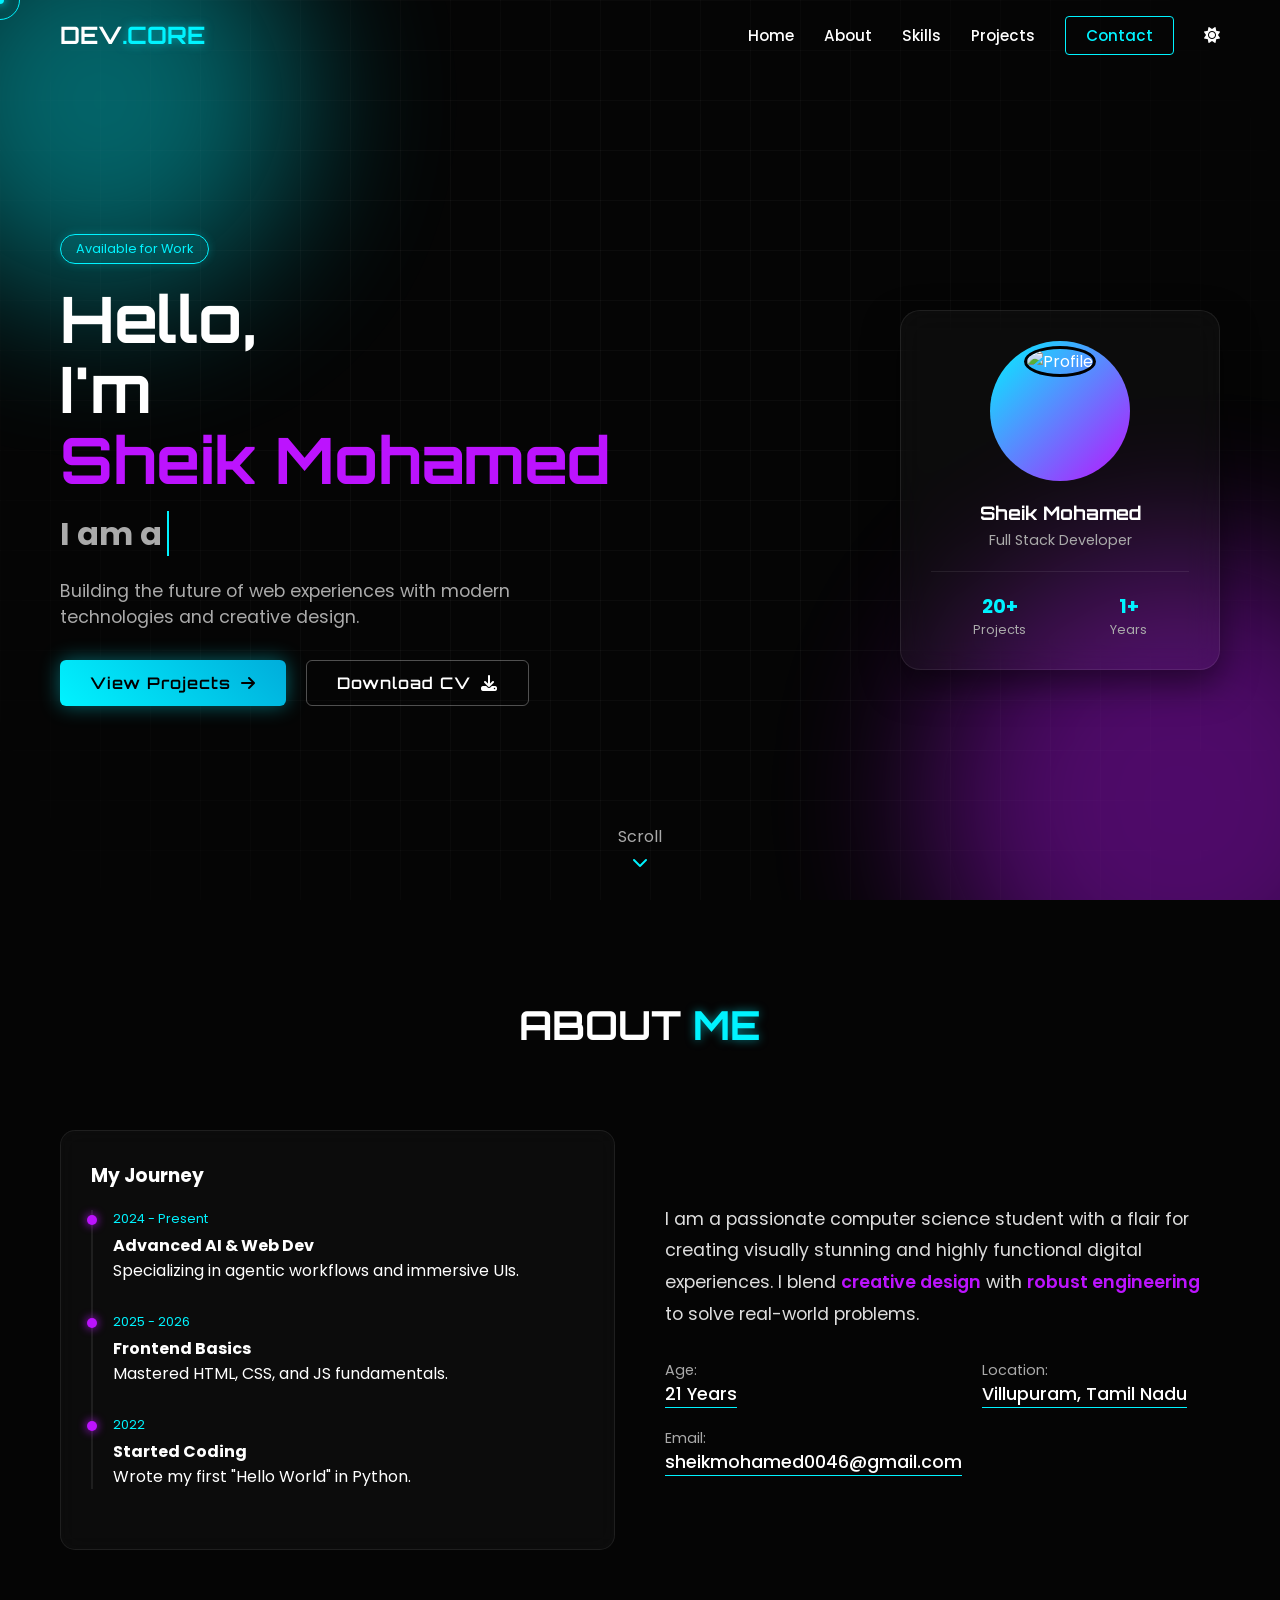
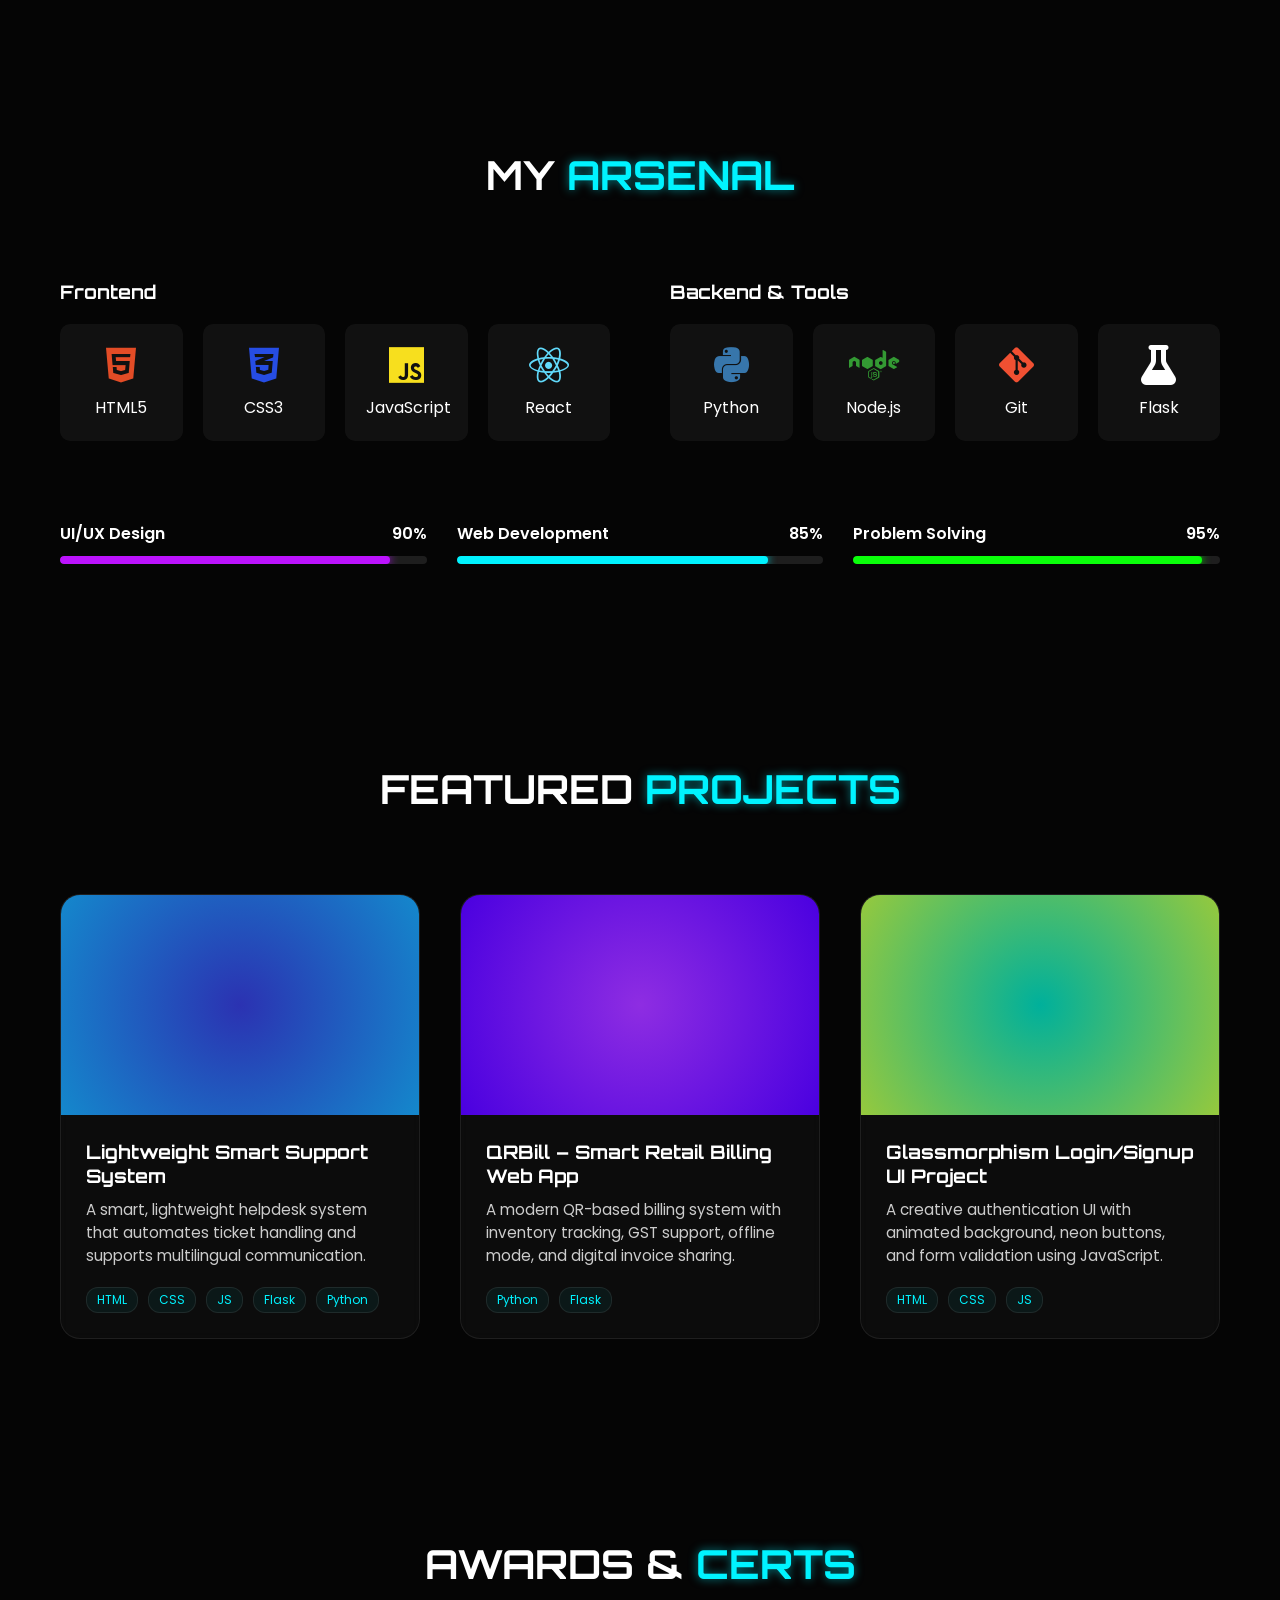
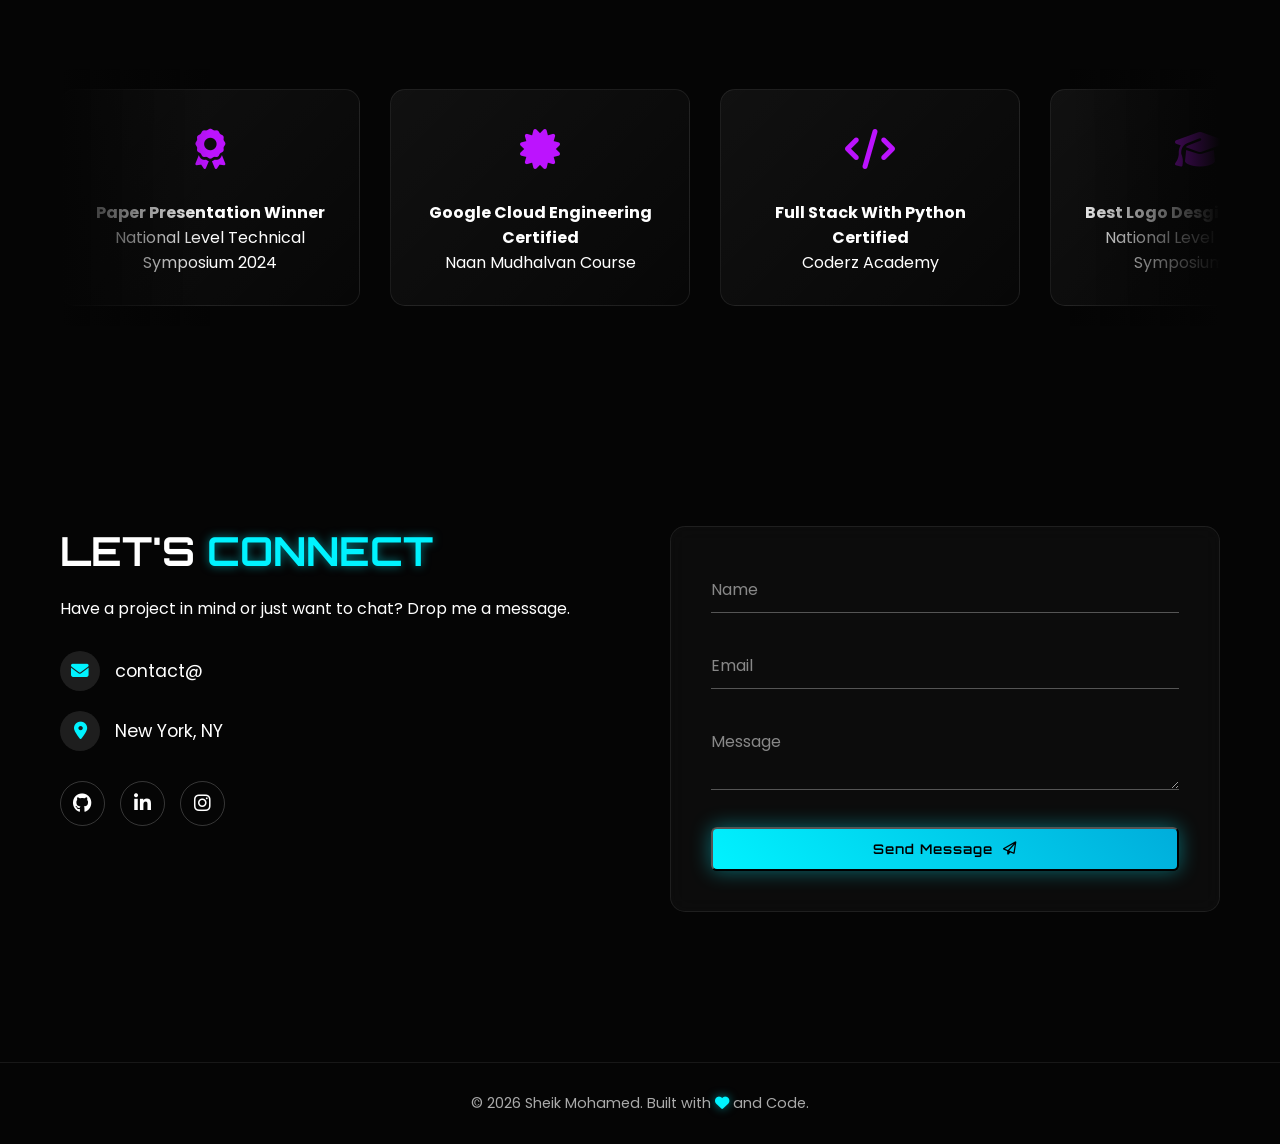
==== index.html @ 82dca977 "Add files via upload" ====
<!DOCTYPE html>
<html lang="en">
<head>
    <meta charset="UTF-8">
    <meta name="viewport" content="width=device-width, initial-scale=1.0">
    <title>FutureFolio | Student Developer</title>
    
    <!-- Fonts -->
    <link rel="preconnect" href="https://fonts.googleapis.com">
    <link rel="preconnect" href="https://fonts.gstatic.com" crossorigin>
    <link href="https://fonts.googleapis.com/css2?family=Orbitron:wght@400;500;700;900&family=Poppins:wght@300;400;500;600;700&display=swap" rel="stylesheet">
    
    <!-- Icons -->
    <link rel="stylesheet" href="https://cdnjs.cloudflare.com/ajax/libs/font-awesome/6.4.0/css/all.min.css">
    
    <!-- CSS -->
    <link rel="stylesheet" href="style.css">
</head>
<body>

    <!-- Custom Cursor -->
    <div class="cursor-dot" data-cursor-dot></div>
    <div class="cursor-outline" data-cursor-outline></div>

    <!-- Preloader -->
    <div class="preloader">
        <div class="loader-content">
            <h2 class="glitch" data-text="INITIALIZING SYSTEM...">INITIALIZING SYSTEM...</h2>
            <div class="progress-bar">
                <div class="progress"></div>
            </div>
            <p class="loading-text">Loading Assets... <span id="percent">0%</span></p>
        </div>
    </div>

    <!-- Animated Background -->
    <div class="background-container">
        <div class="gradient-blob blob-1"></div>
        <div class="gradient-blob blob-2"></div>
        <div class="grid-overlay"></div>
    </div>

    <!-- Navbar -->
    <nav class="navbar">
        <div class="nav-container">
            <a href="#" class="logo">DEV<span class="neon-text">.CORE</span></a>
            <div class="menu-toggle" id="mobile-menu">
                <span class="bar"></span>
                <span class="bar"></span>
                <span class="bar"></span>
            </div>
            <ul class="nav-menu">
                <li><a href="#home" class="nav-link">Home</a></li>
                <li><a href="#about" class="nav-link">About</a></li>
                <li><a href="#skills" class="nav-link">Skills</a></li>
                <li><a href="#projects" class="nav-link">Projects</a></li>
                <li><a href="#contact" class="nav-link highlight-btn">Contact</a></li>
                <!-- Theme Toggle -->
                <li class="theme-switch-wrapper">
                   <i class="fa-solid fa-sun" id="theme-icon"></i>
                </li>
            </ul>
        </div>
    </nav>

    <!-- Hero Section -->
    <section id="home" class="hero">
        <div class="container hero-content">
            <div class="text-area">
                <div class="badge">Available for Work</div>
                <h1 class="hero-title">Hello, <br> I'm <span class="glitch-name" data-text="Alex Dev">Sheik Mohamed</span></h1>
                <h2 class="typing-text">I am a <span class="txt-rotate" data-period="2000" data-rotate='[ "Developer.", "Designer.", "Innovator." ]'></span></h2>
                <p class="hero-subtitle">Building the future of web experiences with modern technologies and creative design.</p>
                <div class="cta-group">
                    <a href="#projects" class="btn btn-primary">View Projects <i class="fa-solid fa-arrow-right"></i></a>
                    <a href="#" class="btn btn-secondary">Download CV <i class="fa-solid fa-download"></i></a>
                </div>
                
              
            </div>
            <div class="image-area">
                <div class="profile-card float-anim">
                    <div class="card-content">
                        <div class="avatar-frame">
                            <img src="https://ui-avatars.com/api/?name=Sheik+Mohamed&background=00f3ff&color=000&size=256" alt="Profile" class="avatar-img">
                        </div>
                        <h3>Sheik Mohamed</h3>
                        <p>Full Stack Developer</p>
                        <div class="stats">
                            <div class="stat-item">
                                <span>20+</span>
                                <p>Projects</p>
                            </div>
                            <div class="stat-item">
                                <span>1+</span>
                                <p>Years</p>
                            </div>
                        </div>
                    </div>
                </div>
            </div>
        </div>
        <div class="scroll-down">
            <span>Scroll</span>
            <i class="fa-solid fa-chevron-down"></i>
        </div>
    </section>

    <!-- About Section -->
    <section id="about" class="section">
        <div class="container">
            <h2 class="section-title" data-aos="fade-up">About <span class="neon-text">Me</span></h2>
            <div class="about-grid">
                <div class="about-card glass-card fade-in-left">
                    <h3>My Journey</h3>
                    <div class="timeline">
                        <div class="timeline-item">
                            <span class="date">2024 - Present</span>
                            <h4>Advanced AI & Web Dev</h4>
                            <p>Specializing in agentic workflows and immersive UIs.</p>
                        </div>
                        <div class="timeline-item">
                            <span class="date">2025 - 2026</span>
                            <h4>Frontend Basics</h4>
                            <p>Mastered HTML, CSS, and JS fundamentals.</p>
                        </div>
                        <div class="timeline-item">
                            <span class="date">2022</span>
                            <h4>Started Coding</h4>
                            <p>Wrote my first "Hello World" in Python.</p>
                        </div>
                    </div>
                </div>
                <div class="about-content fade-in-right">
                    <p class="bio-text">
                        I am a passionate computer science student with a flair for creating visually stunning and highly functional digital experiences. 
                        I blend <span class="highlight">creative design</span> with <span class="highlight">robust engineering</span> to solve real-world problems.
                    </p>
                    <div class="personal-info">
                        <div class="info-item">
                            <span class="label">Age:</span>
                            <span class="val">21 Years</span>
                        </div>
                        <div class="info-item">
                            <span class="label">Location:</span>
                            <span class="val">Villupuram, Tamil Nadu</span>
                        </div>
                        <div class="info-item">
                            <span class="label">Email:</span>
                            <span class="val">sheikmohamed0046@gmail.com</span>
                        </div>
                    </div>
                </div>
            </div>
        </div>
    </section>

    <!-- Skills Section -->
    <section id="skills" class="section">
        <div class="container">
            <h2 class="section-title">My <span class="neon-text">Arsenal</span></h2>
            
            <div class="skills-wrapper">
                
                <!-- Tech Stack Cards -->
                <div class="skill-category">
                    <h3>Frontend</h3>
                    <div class="skill-cards">
                        <div class="skill-card" style="--color: #e34c26">
                            <i class="fa-brands fa-html5"></i>
                            <span>HTML5</span>
                        </div>
                        <div class="skill-card" style="--color: #264de4">
                            <i class="fa-brands fa-css3-alt"></i>
                            <span>CSS3</span>
                        </div>
                        <div class="skill-card" style="--color: #f7df1e">
                            <i class="fa-brands fa-js"></i>
                            <span>JavaScript</span>
                        </div>
                        <div class="skill-card" style="--color: #61dafb">
                            <i class="fa-brands fa-react"></i>
                            <span>React</span>
                        </div>
                    </div>
                </div>
                <div class="skill-category">
                    <h3>Backend & Tools</h3>
                    <div class="skill-cards">
                        <div class="skill-card" style="--color: #3776ab">
                            <i class="fa-brands fa-python"></i>
                            <span>Python</span>
                        </div>
                        <div class="skill-card" style="--color: #339933">
                            <i class="fa-brands fa-node"></i>
                            <span>Node.js</span>
                        </div>
                        <div class="skill-card" style="--color: #f05032">
                            <i class="fa-brands fa-git-alt"></i>
                            <span>Git</span>
                        </div>
                        <div class="skill-card" style="--color: #ffffff">
                            <i class="fa-solid fa-flask"></i>
                            <span>Flask</span>
                        </div>
                    </div>
                </div>

                <!-- Progress Bars -->
                <div class="skill-meters">
                    <div class="meter-item">
                        <div class="label">
                            <span>UI/UX Design</span>
                            <span>90%</span>
                        </div>
                        <div class="progress-track">
                            <div class="progress-fill" style="width: 90%; --color: #bc13fe;"></div>
                        </div>
                    </div>
                    <div class="meter-item">
                        <div class="label">
                            <span>Web Development</span>
                            <span>85%</span>
                        </div>
                        <div class="progress-track">
                            <div class="progress-fill" style="width: 85%; --color: #00f3ff;"></div>
                        </div>
                    </div>
                    <div class="meter-item">
                        <div class="label">
                            <span>Problem Solving</span>
                            <span>95%</span>
                        </div>
                        <div class="progress-track">
                            <div class="progress-fill" style="width: 95%; --color: #0aff0a;"></div>
                        </div>
                    </div>
                </div>

            </div>
        </div>
    </section>

    <!-- Projects Section -->
    <section id="projects" class="section">
        <div class="container">
            <h2 class="section-title">Featured <span class="neon-text">Projects</span></h2>
            <div class="projects-grid">
                
                <!-- Project 1 -->
                <div class="project-card tilt-card">
                    <div class="project-img-wrapper">
                        <!-- Placeholder using gradient since no image provided -->
                        <div class="placeholder-img p1"></div> 
                        <div class="overlay">
                            <a href="#" class="view-btn"><i class="fa-solid fa-eye"></i></a>
                            <a href="#" class="github-btn"><i class="fa-brands fa-github"></i></a>
                        </div>
                    </div>
                    <div class="project-info">
                        <h3>Lightweight Smart Support System</h3>
                        <p class="desc">A smart, lightweight helpdesk system that automates ticket handling and supports multilingual communication.</p>
                        <div class="tags">
                            <span>HTML</span>
                            <span>CSS</span>
                            <span>JS</span> 
                            <span>Flask</span>
                            <span>Python</span>
                        </div>
                    </div>
                </div>

                <!-- Project 2 -->
                <div class="project-card tilt-card">
                    <div class="project-img-wrapper">
                        <div class="placeholder-img p2"></div>
                        <div class="overlay">
                            <a href="#" class="view-btn"><i class="fa-solid fa-eye"></i></a>
                            <a href="#" class="github-btn"><i class="fa-brands fa-github"></i></a>
                        </div>
                    </div>
                    <div class="project-info">
                        <h3>QRBill – Smart Retail Billing Web App</h3>
                        <p class="desc">A modern QR-based billing system with inventory tracking, GST support, offline mode, and digital invoice sharing.</p>
                        <div class="tags">
                            <span>Python</span>
                            <span>Flask</span>
                        </div>
                    </div>
                </div>

                <!-- Project 3 -->
                <div class="project-card tilt-card">
                    <div class="project-img-wrapper">
                        <div class="placeholder-img p3"></div>
                        <div class="overlay">
                            <a href="#" class="view-btn"><i class="fa-solid fa-eye"></i></a>
                            <a href="#" class="github-btn"><i class="fa-brands fa-github"></i></a>
                        </div>
                    </div>
                    <div class="project-info">
                        <h3>Glassmorphism Login/Signup UI Project</h3>
                        <p class="desc">A creative authentication UI with animated background, neon buttons, and form validation using JavaScript.</p>
                        <div class="tags">
                            <span>HTML</span>
                            <span>CSS</span>
                            <span>JS</span>
                        </div>
                    </div>
                </div>

            </div>
        </div>
    </section>

    <!-- Certificates Section -->
    <section id="certificates" class="section">
        <div class="container">
            <h2 class="section-title">Awards & <span class="neon-text">Certs</span></h2>
            <div class="cert-slider-wrapper">
                <div class="cert-track">
                    
                    <div class="cert-card">
                        <div class="icon-box"><i class="fa-solid fa-award"></i></div>
                        <h4>Paper Presentation Winner</h4>
                        <p>National Level Technical Symposium 2024</p>
                    </div>

                    <div class="cert-card">
                        <div class="icon-box"><i class="fa-solid fa-certificate"></i></div>
                        <h4>Google Cloud Engineering Certified</h4>
                        <p>Naan Mudhalvan Course</p>
                    </div>

                    <div class="cert-card">
                        <div class="icon-box"><i class="fa-solid fa-code"></i></div>
                        <h4>Full Stack With Python Certified</h4>
                        <p>Coderz Academy</p>
                    </div>

                    <div class="cert-card">
                        <div class="icon-box"><i class="fa-solid fa-graduation-cap"></i></div>
                        <h4>Best Logo Desginer Awards</h4>
                        <p>National Level Technical Symposium 2023</p>
                    </div>

                    <!-- Duplicate for infinite scroll loop visual -->
                    <div class="cert-card">
                        <div class="icon-box"><i class="fa-solid fa-award"></i></div>
                        <h4>Best Web Desginer Awards</h4>
                        <p>National Level Technical Symposium 2024</p>
                    </div>
                     <div class="cert-card">
                        <div class="icon-box"><i class="fa-solid fa-certificate"></i></div>
                        <h4>Frontend Developer Intership</h4>
                        <p>Adiz Codez</p>
                    </div>

                </div>
            </div>
        </div>
    </section>

    <!-- Contact Section -->
    <section id="contact" class="section">
        <div class="container contact-container">
            <div class="contact-text">
                <h2 class="section-title text-left">Let's <span class="neon-text">Connect</span></h2>
                <p>Have a project in mind or just want to chat? Drop me a message.</p>
                <div class="contact-details">
                    <div class="c-item">
                        <i class="fa-solid fa-envelope"></i>
                        <span>contact@</span>
                    </div>
                    <div class="c-item">
                        <i class="fa-solid fa-location-dot"></i>
                        <span>New York, NY</span>
                    </div>
                </div>
                <div class="social-circles">
                    <a href="https://github.com/Masterminder0046" class="s-circle"><i class="fa-brands fa-github"></i></a>
                    <a href="https://www.linkedin.com/in/sheik-tech/" class="s-circle"><i class="fa-brands fa-linkedin-in"></i></a>
                    <a href="https://www.instagram.com/_hash_tech/" class="s-circle"><i class="fa-brands fa-instagram"></i></a>
                </div>
            </div>
            
            <form class="contact-form glass-card">
                <div class="input-group">
                    <input type="text" required>
                    <label>Name</label>
                </div>
                <div class="input-group">
                    <input type="email" required>
                    <label>Email</label>
                </div>
                <div class="input-group">
                    <textarea required></textarea>
                    <label>Message</label>
                </div>
                <button type="submit" class="btn btn-primary submit-btn">Send Message <i class="fa-regular fa-paper-plane"></i></button>
            </form>
        </div>
    </section>

    <footer>
        <div class="container">
            <p>&copy; 2026 Sheik Mohamed. Built with <i class="fa-solid fa-heart neon-text"></i> and Code.</p>
        </div>
    </footer>

    <!-- Scripts -->
    <script src="script.js"></script>
</body>
</html>
---- style.css ----
/* =========================================
   1. VARIABLES & RESET
   ========================================= */
:root {
    --bg-color: #050505;
    --card-bg: rgba(255, 255, 255, 0.03);
    --glass-border: rgba(255, 255, 255, 0.08);
    --text-color: #ffffff;
    --text-muted: #aaaaaa;
    
    /* Neon Colors */
    --neon-cyan: #00f3ff;
    --neon-pink: #bc13fe;
    --neon-green: #0aff0a;
    
    --font-heading: 'Orbitron', sans-serif;
    --font-body: 'Poppins', sans-serif;
    
    --transition: all 0.3s cubic-bezier(0.4, 0, 0.2, 1);
}

* {
    margin: 0;
    padding: 0;
    box-sizing: border-box;
}

html {
    scroll-behavior: smooth;
    font-size: 16px;
}

body {
    font-family: var(--font-body);
    background-color: var(--bg-color);
    color: var(--text-color);
    overflow-x: hidden;
    cursor: none; /* Hide default cursor */
}

a {
    text-decoration: none;
    color: inherit;
}

ul {
    list-style: none;
}

/* =========================================
   2. CUSTOM CURSOR
   ========================================= */
.cursor-dot,
.cursor-outline {
    position: fixed;
    top: 0;
    left: 0;
    transform: translate(-50%, -50%);
    border-radius: 50%;
    z-index: 9999;
    pointer-events: none;
}

.cursor-dot {
    width: 8px;
    height: 8px;
    background-color: var(--neon-cyan);
    box-shadow: 0 0 10px var(--neon-cyan);
}

.cursor-outline {
    width: 40px;
    height: 40px;
    border: 1px solid var(--neon-cyan);
    transition: width 0.2s, height 0.2s, background-color 0.2s;
}

body.hovering .cursor-outline {
    width: 60px;
    height: 60px;
    background-color: rgba(0, 243, 255, 0.1);
    border-color: transparent;
}

/* =========================================
   3. BACKGROUND & PRELOADER
   ========================================= */
.preloader {
    position: fixed;
    top: 0;
    left: 0;
    width: 100%;
    height: 100%;
    background: #000;
    display: flex;
    justify-content: center;
    align-items: center;
    z-index: 10000;
    transition: opacity 0.5s ease;
}

.loader-content {
    text-align: center;
    width: 300px;
}

.loader-content h2 {
    font-family: var(--font-heading);
    letter-spacing: 2px;
    margin-bottom: 20px;
    font-size: 1.2rem;
    color: var(--neon-cyan);
}

.progress-bar {
    width: 100%;
    height: 4px;
    background: #222;
    border-radius: 2px;
    position: relative;
    overflow: hidden;
}

.progress {
    width: 0%;
    height: 100%;
    background: var(--neon-pink);
    box-shadow: 0 0 10px var(--neon-pink);
    transition: width 0.1s linear;
}

.loading-text {
    margin-top: 10px;
    font-size: 0.8rem;
    color: var(--text-muted);
}

/* Dynamic Background */
.background-container {
    position: fixed;
    top: 0;
    left: 0;
    width: 100%;
    height: 100%;
    z-index: -1;
    overflow: hidden;
}

.gradient-blob {
    position: absolute;
    border-radius: 50%;
    filter: blur(80px);
    opacity: 0.4;
    animation: float 10s infinite alternate;
}

.blob-1 {
    width: 400px;
    height: 400px;
    background: var(--neon-cyan);
    top: -100px;
    left: -100px;
}

.blob-2 {
    width: 500px;
    height: 500px;
    background: var(--neon-pink);
    bottom: -150px;
    right: -150px;
    animation-delay: 2s;
}

.grid-overlay {
    position: absolute;
    width: 100%;
    height: 100%;
    background-image: 
        linear-gradient(rgba(255, 255, 255, 0.03) 1px, transparent 1px),
        linear-gradient(90deg, rgba(255, 255, 255, 0.03) 1px, transparent 1px);
    background-size: 50px 50px;
    mask-image: radial-gradient(circle at center, black 40%, transparent 100%);
    -webkit-mask-image: radial-gradient(circle at center, black 40%, transparent 100%);
}

/* =========================================
   4. NAVIGATION
   ========================================= */
.navbar {
    position: fixed;
    top: 0;
    left: 0;
    width: 100%;
    padding: 20px 0;
    z-index: 1000;
    transition: 0.4s;
    backdrop-filter: blur(0px); /* Starts clear */
}

.navbar.sticky {
    padding: 10px 0;
    background: rgba(5, 5, 5, 0.8);
    backdrop-filter: blur(15px);
    border-bottom: 1px solid var(--glass-border);
}

.nav-container {
    max-width: 1200px;
    margin: 0 auto;
    display: flex;
    justify-content: space-between;
    align-items: center;
    padding: 0 20px;
}

.logo {
    font-family: var(--font-heading);
    font-size: 1.5rem;
    font-weight: 700;
}

.nav-menu {
    display: flex;
    align-items: center;
    gap: 30px;
}

.nav-link {
    font-size: 0.95rem;
    font-weight: 500;
    position: relative;
    transition: 0.3s;
}

.nav-link:hover {
    color: var(--neon-cyan);
}

.nav-link::after {
    content: '';
    position: absolute;
    width: 0;
    height: 2px;
    bottom: -5px;
    left: 0;
    background: var(--neon-cyan);
    transition: 0.3s;
}

.nav-link:hover::after {
    width: 100%;
}

.highlight-btn {
    padding: 8px 20px;
    border: 1px solid var(--neon-cyan);
    border-radius: 4px;
    color: var(--neon-cyan);
}

.highlight-btn:hover {
    background: var(--neon-cyan);
    color: #000;
    box-shadow: 0 0 15px var(--neon-cyan);
}

.menu-toggle {
    display: none;
    cursor: pointer;
}

/* =========================================
   5. HERO SECTION
   ========================================= */
.hero {
    min-height: 100vh;
    display: flex;
    align-items: center;
    position: relative;
    padding-top: 80px;
}

.container {
    max-width: 1200px;
    margin: 0 auto;
    padding: 0 20px;
    position: relative;
}

.hero-content {
    display: flex;
    align-items: center;
    justify-content: space-between;
    width: 100%;
}

.text-area {
    max-width: 600px;
}

.badge {
    display: inline-block;
    padding: 5px 15px;
    background: rgba(0, 243, 255, 0.1);
    border: 1px solid var(--neon-cyan);
    border-radius: 20px;
    color: var(--neon-cyan);
    font-size: 0.8rem;
    margin-bottom: 20px;
    box-shadow: 0 0 10px rgba(0, 243, 255, 0.2);
}

.hero-title {
    font-family: var(--font-heading);
    font-size: 4rem;
    line-height: 1.1;
    margin-bottom: 15px;
    font-weight: 700;
}

.glitch-name {
    color: var(--neon-pink);
    position: relative;
    display: inline-block;
}

.typing-text {
    font-size: 2rem;
    color: var(--text-muted);
    margin-bottom: 20px;
}

.txt-rotate {
    color: var(--neon-cyan);
    border-right: 2px solid var(--neon-cyan);
    padding-right: 5px;
    animation: blink 0.7s infinite;
}

.hero-subtitle {
    font-size: 1.1rem;
    color: var(--text-muted);
    margin-bottom: 30px;
    max-width: 480px;
}

.cta-group {
    display: flex;
    gap: 20px;
    margin-bottom: 40px;
}

.btn {
    padding: 12px 30px;
    border-radius: 6px;
    font-weight: 600;
    font-family: var(--font-heading);
    letter-spacing: 1px;
    cursor: pointer;
    transition: var(--transition);
    display: inline-flex;
    align-items: center;
    gap: 10px;
}

.btn-primary {
    background: linear-gradient(45deg, var(--neon-cyan), #00addb);
    color: #000;
    box-shadow: 0 0 20px rgba(0, 243, 255, 0.4);
}

.btn-primary:hover {
    transform: translateY(-3px);
    box-shadow: 0 0 30px rgba(0, 243, 255, 0.6);
}

.btn-secondary {
    background: transparent;
    border: 1px solid rgba(255, 255, 255, 0.3);
    color: white;
}

.btn-secondary:hover {
    background: white;
    color: black;
    box-shadow: 0 0 20px rgba(255, 255, 255, 0.3);
}

/* Float Animation Profile Card */
.profile-card {
    position: relative;
    width: 320px;
    padding: 30px;
    border-radius: 20px;
    background: var(--card-bg);
    backdrop-filter: blur(15px);
    border: 1px solid var(--glass-border);
    text-align: center;
    transform-style: preserve-3d;
    box-shadow: 0 15px 35px rgba(0,0,0,0.5);
}

.avatar-frame {
    width: 140px;
    height: 140px;
    border-radius: 50%;
    margin: 0 auto 20px;
    padding: 5px;
    background: linear-gradient(to bottom right, var(--neon-cyan), var(--neon-pink));
}

.avatar-img {
    width: 100%;
    height: 100%;
    border-radius: 50%;
    object-fit: cover;
    border: 3px solid #000;
}

.profile-card h3 {
    font-family: var(--font-heading);
    color: white;
    margin-bottom: 5px;
}

.profile-card p {
    color: var(--text-muted);
    font-size: 0.9rem;
    margin-bottom: 20px;
}

.stats {
    display: flex;
    justify-content: space-around;
    border-top: 1px solid var(--glass-border);
    padding-top: 20px;
}

.stat-item span {
    display: block;
    font-size: 1.2rem;
    font-weight: 700;
    color: var(--neon-cyan);
}

.stat-item p {
    font-size: 0.8rem;
    margin: 0;
}

/* Scroll Down Indicator */
.scroll-down {
    position: absolute;
    bottom: 30px;
    left: 50%;
    transform: translateX(-50%);
    display: flex;
    flex-direction: column;
    align-items: center;
    color: var(--text-muted);
    animation: bounce 2s infinite;
}

.scroll-down i {
    margin-top: 5px;
    color: var(--neon-cyan);
}

/* =========================================
   6. SECTIONS COMMON
   ========================================= */
.section {
    padding: 100px 0;
    position: relative;
}

.section-title {
    text-align: center;
    font-size: 2.5rem;
    font-family: var(--font-heading);
    margin-bottom: 80px;
    text-transform: uppercase;
}

.neon-text {
    color: var(--neon-cyan);
    text-shadow: 0 0 10px rgba(0, 243, 255, 0.5);
}

/* =========================================
   7. ABOUT SECTION
   ========================================= */
.about-grid {
    display: grid;
    grid-template-columns: 1fr 1fr;
    gap: 50px;
    align-items: center;
}

.glass-card {
    background: var(--card-bg);
    backdrop-filter: blur(10px);
    border: 1px solid var(--glass-border);
    padding: 30px;
    border-radius: 15px;
}

.timeline {
    margin-top: 20px;
    position: relative;
    border-left: 2px solid var(--glass-border);
    padding-left: 20px;
}

.timeline-item {
    position: relative;
    margin-bottom: 30px;
}

.timeline-item::before {
    content: '';
    position: absolute;
    left: -26px; /* -20px padding - 2px border - 4px center adjustment */
    top: 5px;
    width: 10px;
    height: 10px;
    background: var(--neon-pink);
    border-radius: 50%;
    box-shadow: 0 0 10px var(--neon-pink);
}

.date {
    font-size: 0.8rem;
    color: var(--neon-cyan);
    display: block;
    margin-bottom: 5px;
}

.bio-text {
    font-size: 1.1rem;
    line-height: 1.8;
    color: #ddd;
    margin-bottom: 30px;
}

.highlight {
    color: var(--neon-pink);
    font-weight: 600;
}

.personal-info {
    display: grid;
    grid-template-columns: 1fr 1fr;
    gap: 20px;
}

.info-item .label {
    display: block;
    color: var(--text-muted);
    font-size: 0.9rem;
}

.info-item .val {
    font-size: 1.1rem;
    font-weight: 500;
    color: white;
    border-bottom: 1px solid var(--neon-cyan);
    display: inline-block;
}

/* =========================================
   8. SKILLS SECTION
   ========================================= */
.skills-wrapper {
    display: grid;
    grid-template-columns: 1fr 1fr;
    gap: 60px;
}

.skill-category h3 {
    font-family: var(--font-heading);
    margin-bottom: 20px;
    color: white;
}

.skill-cards {
    display: grid;
    grid-template-columns: repeat(auto-fill, minmax(100px, 1fr));
    gap: 20px;
}

.skill-card {
    background: rgba(255, 255, 255, 0.05);
    padding: 20px;
    border-radius: 10px;
    text-align: center;
    transition: 0.3s;
    border: 1px solid transparent;
}

.skill-card i {
    font-size: 2.5rem;
    color: var(--color);
    margin-bottom: 10px;
    display: block;
    transition: 0.3s;
}
.skill-card:hover {
    background: rgba(255, 255, 255, 0.1);
    border-color: var(--color);
    box-shadow: 0 0 20px rgba(0,0,0,0.5), inset 0 0 10px rgba(255,255,255,0.05);
}

.skill-card:hover i {
    transform: scale(1.1);
    text-shadow: 0 0 15px var(--color);
}

.skill-meters {
    grid-column: 1 / -1;
    display: grid;
    grid-template-columns: 1fr 1fr 1fr;
    gap: 30px;
    margin-top: 20px;
}

.meter-item .label {
    display: flex;
    justify-content: space-between;
    margin-bottom: 10px;
    font-weight: 600;
}

.progress-track {
    width: 100%;
    height: 8px;
    background: rgba(255, 255, 255, 0.1);
    border-radius: 4px;
    overflow: hidden;
}

.progress-fill {
    height: 100%;
    background: var(--color);
    border-radius: 4px;
    box-shadow: 0 0 10px var(--color);
    position: relative;
    /* Animated width handled by JS or simple css keyframe if static */
    width: 0; /* JS will fill this */
    transition: width 1.5s cubic-bezier(0.22, 1, 0.36, 1);
}

/* =========================================
   9. PROJECTS SECTION
   ========================================= */
.projects-grid {
    display: grid;
    grid-template-columns: repeat(auto-fit, minmax(320px, 1fr));
    gap: 40px;
}

.project-card {
    background: var(--card-bg);
    border: 1px solid var(--glass-border);
    border-radius: 20px;
    overflow: hidden;
    transition: transform 0.1s; /* JS handles tilt */
    position: relative;
    backdrop-filter: blur(5px);
}

.project-img-wrapper {
    height: 220px;
    overflow: hidden;
    position: relative;
}

.placeholder-img {
    width: 100%;
    height: 100%;
    background-size: cover;
    background-position: center;
}
.p1 { background: radial-gradient(circle at center, #2b32b2, #1488cc); }
.p2 { background: radial-gradient(circle at center, #8e2de2, #4a00e0); }
.p3 { background: radial-gradient(circle at center, #00b09b, #96c93d); }

.overlay {
    position: absolute;
    top: 0;
    left: 0;
    width: 100%;
    height: 100%;
    background: rgba(0, 0, 0, 0.7);
    display: flex;
    justify-content: center;
    align-items: center;
    gap: 20px;
    opacity: 0;
    transition: 0.3s;
    backdrop-filter: blur(3px);
}

.project-card:hover .overlay {
    opacity: 1;
}

.project-card .view-btn, 
.project-card .github-btn {
    width: 50px;
    height: 50px;
    border-radius: 50%;
    background: white;
    color: black;
    display: flex;
    justify-content: center;
    align-items: center;
    font-size: 1.2rem;
    cursor: pointer;
    transition: 0.3s;
}

.project-card .view-btn:hover {
    background: var(--neon-cyan);
    box-shadow: 0 0 15px var(--neon-cyan);
}
.project-card .github-btn:hover {
    background: var(--neon-pink);
    box-shadow: 0 0 15px var(--neon-pink);
}

.project-info {
    padding: 25px;
}

.project-info h3 {
    font-family: var(--font-heading);
    margin-bottom: 10px;
    color: white;
}

.project-info .desc {
    color: #ccc;
    font-size: 0.95rem;
    margin-bottom: 20px;
    min-height: 50px; 
}

.project-info .tags {
    display: flex;
    gap: 10px;
    flex-wrap: wrap;
}

.tags span {
    font-size: 0.75rem;
    padding: 3px 10px;
    border-radius: 12px;
    border: 1px solid var(--glass-border);
    color: var(--neon-cyan);
    background: rgba(0, 243, 255, 0.05);
}

/* =========================================
   10. CERTIFICATES (SLIDER)
   ========================================= */
.cert-slider-wrapper {
    overflow: hidden;
    position: relative;
    width: 100%;
    padding: 20px 0;
}

.cert-slider-wrapper::before,
.cert-slider-wrapper::after {
    content: "";
    position: absolute;
    top: 0;
    width: 150px;
    height: 100%;
    z-index: 2;
}

.cert-slider-wrapper::before {
    left: 0;
    background: linear-gradient(to right, var(--bg-color), transparent);
}

.cert-slider-wrapper::after {
    right: 0;
    background: linear-gradient(to left, var(--bg-color), transparent);
}

.cert-track {
    display: flex;
    width: calc(300px * 6 + 120px); /* rough calc */
    animation: scroll 20s linear infinite;
    gap: 30px;
}

.cert-card {
    width: 300px;
    background: linear-gradient(135deg, rgba(255,255,255,0.05), rgba(255,255,255,0.01));
    border: 1px solid var(--glass-border);
    padding: 30px;
    border-radius: 15px;
    text-align: center;
    flex-shrink: 0;
    transition: 0.3s;
}

.cert-card:hover {
    border-color: var(--neon-cyan);
    box-shadow: 0 5px 20px rgba(0, 243, 255, 0.2);
}

.cert-card .icon-box {
    font-size: 2.5rem;
    margin-bottom: 20px;
    color: var(--neon-pink);
}

/* =========================================
   11. CONTACT SECTION
   ========================================= */
.contact-container {
    display: grid;
    grid-template-columns: 1fr 1fr;
    gap: 60px;
}

.contact-text h2 {
    text-align: left;
    margin-bottom: 20px;
}

.contact-details {
    margin: 30px 0;
}

.c-item {
    display: flex;
    align-items: center;
    gap: 15px;
    margin-bottom: 20px;
    font-size: 1.1rem;
}

.c-item i {
    width: 40px;
    height: 40px;
    border-radius: 50%; /* circle */
    background: rgba(255,255,255,0.1);
    display: flex;
    align-items: center;
    justify-content: center;
    color: var(--neon-cyan);
}

.social-circles {
    display: flex;
    gap: 15px;
}

.s-circle {
    width: 45px;
    height: 45px;
    background: transparent;
    border: 1px solid rgba(255,255,255,0.2);
    border-radius: 50%;
    display: flex;
    align-items: center;
    justify-content: center;
    transition: 0.3s;
    font-size: 1.2rem;
}

.s-circle:hover {
    background: var(--neon-cyan);
    color: #000;
    box-shadow: 0 0 15px var(--neon-cyan);
}

.contact-form {
    padding: 40px;
}

.input-group {
    position: relative;
    margin-bottom: 30px;
}

.input-group input,
.input-group textarea {
    width: 100%;
    padding: 10px 0;
    background: transparent;
    border: none;
    border-bottom: 1px solid #555;
    color: white;
    font-size: 1rem;
    font-family: inherit;
    outline: none;
    transition: 0.3s;
}

.input-group label {
    position: absolute;
    left: 0;
    top: 10px;
    color: #888;
    pointer-events: none;
    transition: 0.3s;
}

.input-group input:focus,
.input-group input:valid,
.input-group textarea:focus,
.input-group textarea:valid {
    border-bottom-color: var(--neon-cyan);
}

.input-group input:focus ~ label,
.input-group input:valid ~ label,
.input-group textarea:focus ~ label,
.input-group textarea:valid ~ label {
    top: -20px;
    font-size: 0.8rem;
    color: var(--neon-cyan);
}

.submit-btn {
    width: 100%;
    justify-content: center;
}

footer {
    text-align: center;
    padding: 30px 0;
    border-top: 1px solid var(--glass-border);
    margin-top: 50px;
    font-size: 0.9rem;
    color: var(--text-muted);
}

/* =========================================
   12. MEDIA QUERIES
   ========================================= */
@media (max-width: 991px) {
    .hero-title { font-size: 3rem; }
    .hero-content { flex-direction: column-reverse; text-align: center; gap: 40px; }
    .cta-group { justify-content: center; }
    .social-links-hero { justify-content: center; }
    .about-grid, .skills-wrapper, .contact-container { grid-template-columns: 1fr; }
    .skill-meters { grid-template-columns: 1fr; }
    .cert-track { animation-duration: 10s; }
}

@media (max-width: 768px) {
    .menu-toggle { display: block; z-index: 1001; }
    .menu-toggle .bar {
        display: block;
        width: 25px;
        height: 3px;
        margin: 5px auto;
        background: white;
        transition: 0.3s;
    }
    
    .menu-toggle.active .bar:nth-child(2) { opacity: 0; }
    .menu-toggle.active .bar:nth-child(1) { transform: translateY(8px) rotate(45deg); }
    .menu-toggle.active .bar:nth-child(3) { transform: translateY(-8px) rotate(-45deg); }

    .nav-menu {
        position: fixed;
        left: -100%;
        top: 0;
        flex-direction: column;
        background: #000;
        width: 100%;
        height: 100vh;
        justify-content: center;
        transition: 0.4s;
        backdrop-filter: blur(20px); /* Add blur for mobile menu */
    }
    
    .nav-menu.active { left: 0; }
}

/* Animations */
@keyframes float {
    0% { transform: translateY(0px) rotate(0deg); }
    50% { transform: translateY(-20px) rotate(5deg); }
    100% { transform: translateY(0px) rotate(0deg); }
}

@keyframes scroll {
    0% { transform: translateX(0); }
    100% { transform: translateX(calc(-300px * 3 - 90px)); } /* Adjust based on card count */
}

@keyframes blink {
    0%, 100% { border-color: transparent; }
    50% { border-color: var(--neon-cyan); }
}

.float-anim {
    animation: float 6s ease-in-out infinite;
}

@keyframes bounce {
    0%, 20%, 50%, 80%, 100% { transform: translate(-50%, 0); }
    40% { transform: translate(-50%, -10px); }
    60% { transform: translate(-50%, -5px); }
}

/* Utility Animations classes for JS intersection observer */
.fade-in-left { opacity: 0; transform: translateX(-50px); transition: 1s all; }
.fade-in-right { opacity: 0; transform: translateX(50px); transition: 1s all; }
.active.fade-in-left, .active.fade-in-right { opacity: 1; transform: translateX(0); }
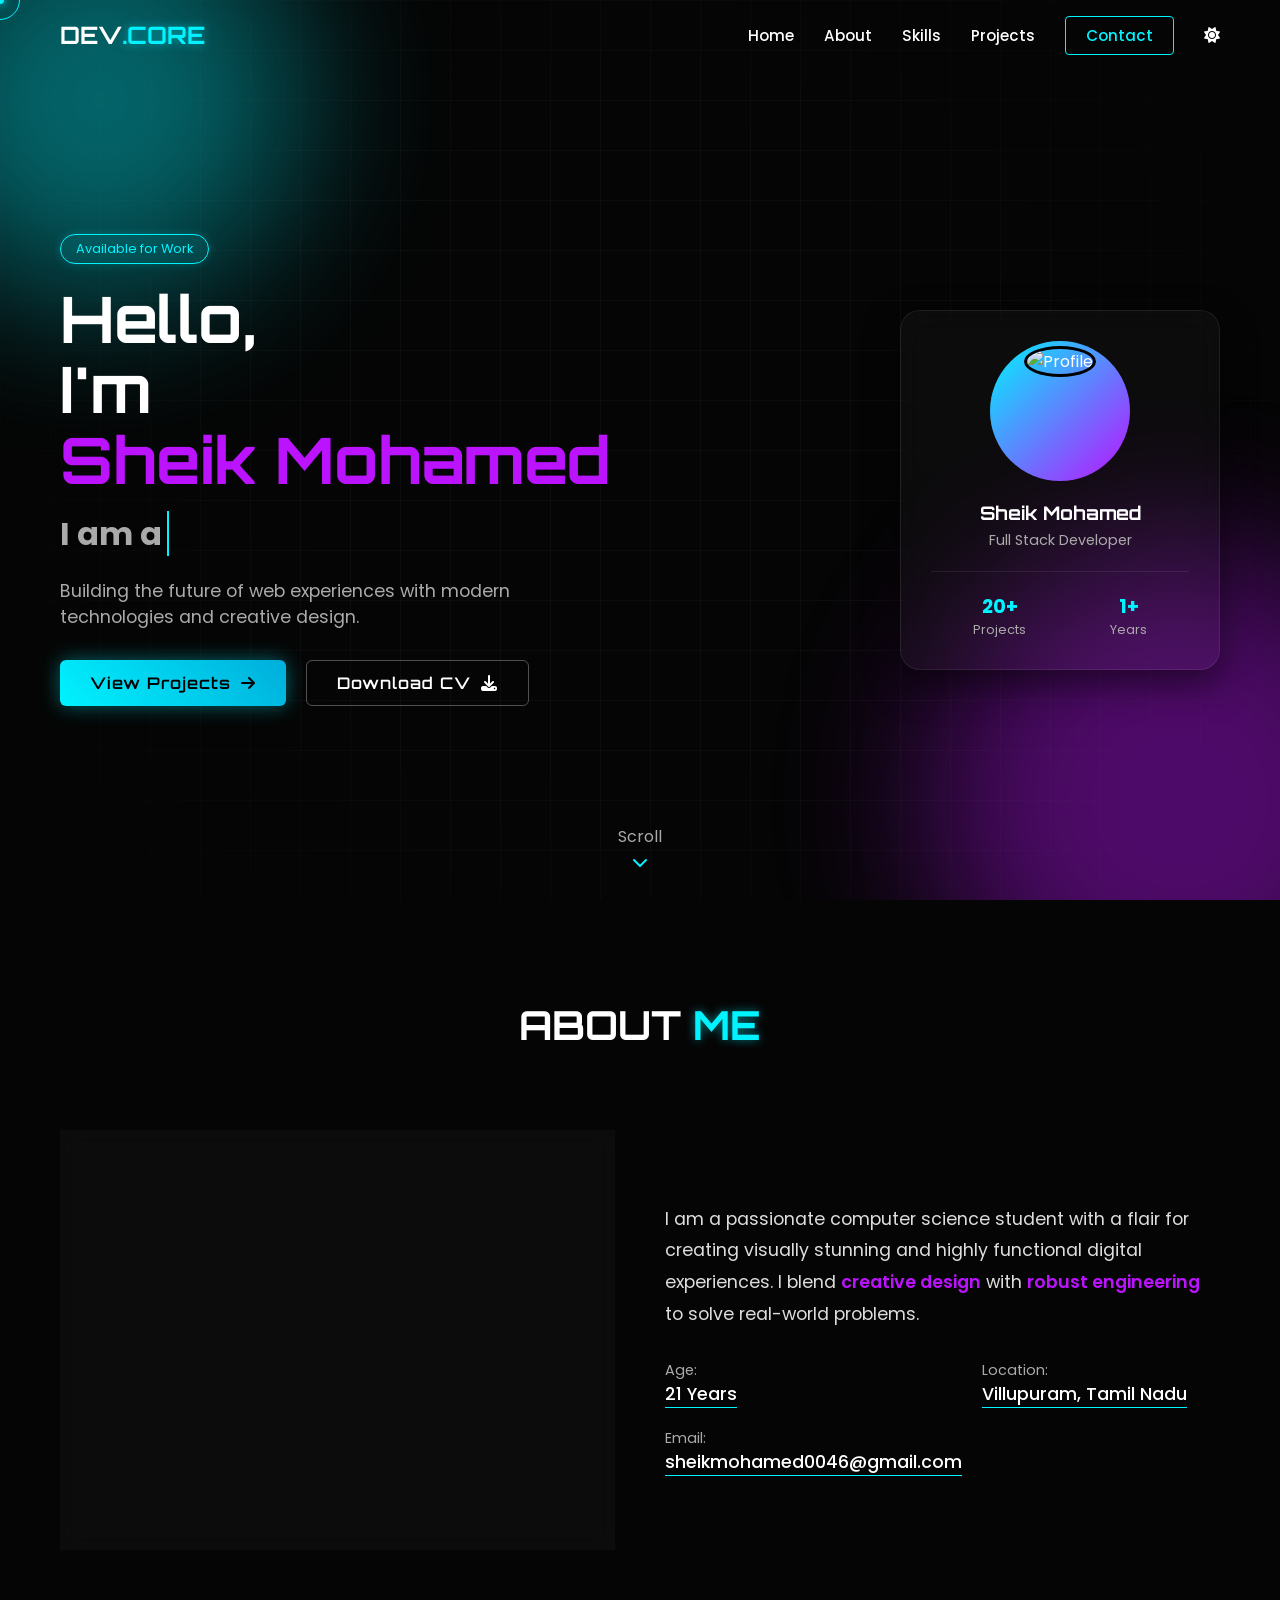
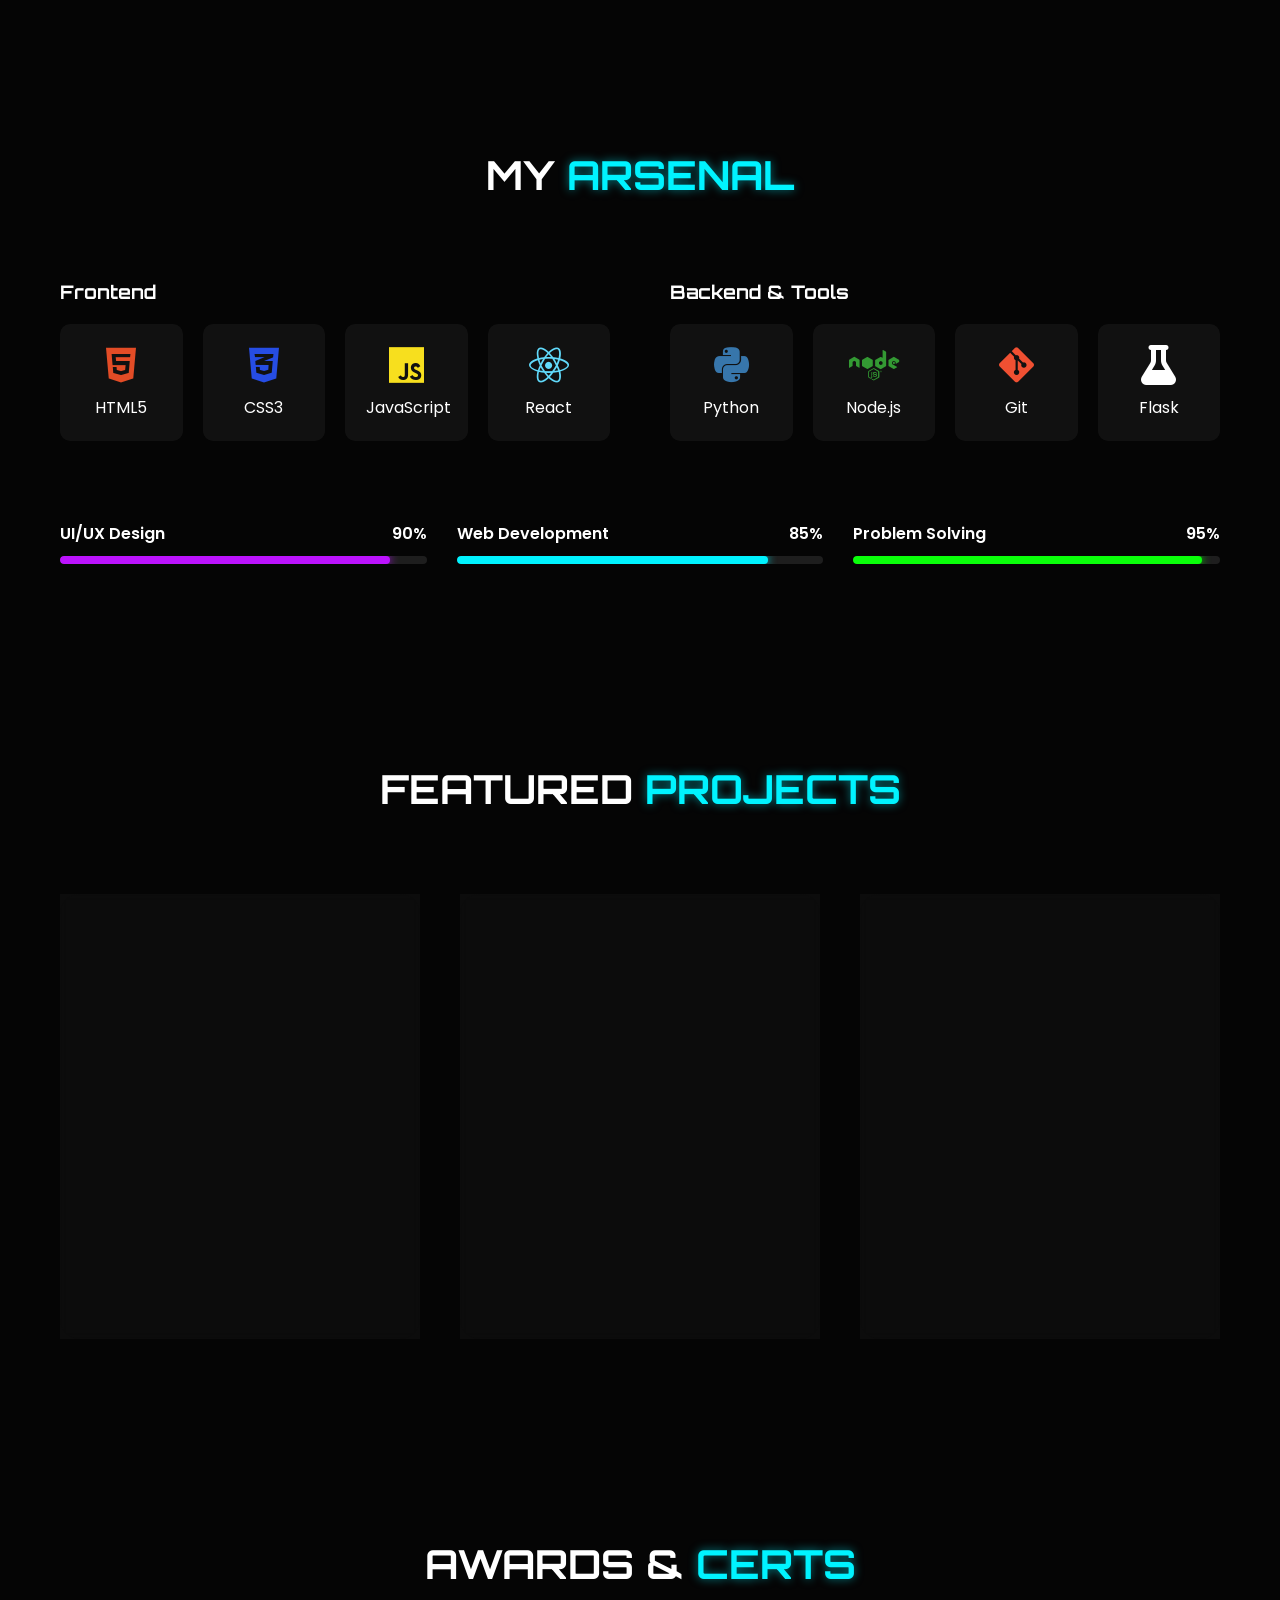
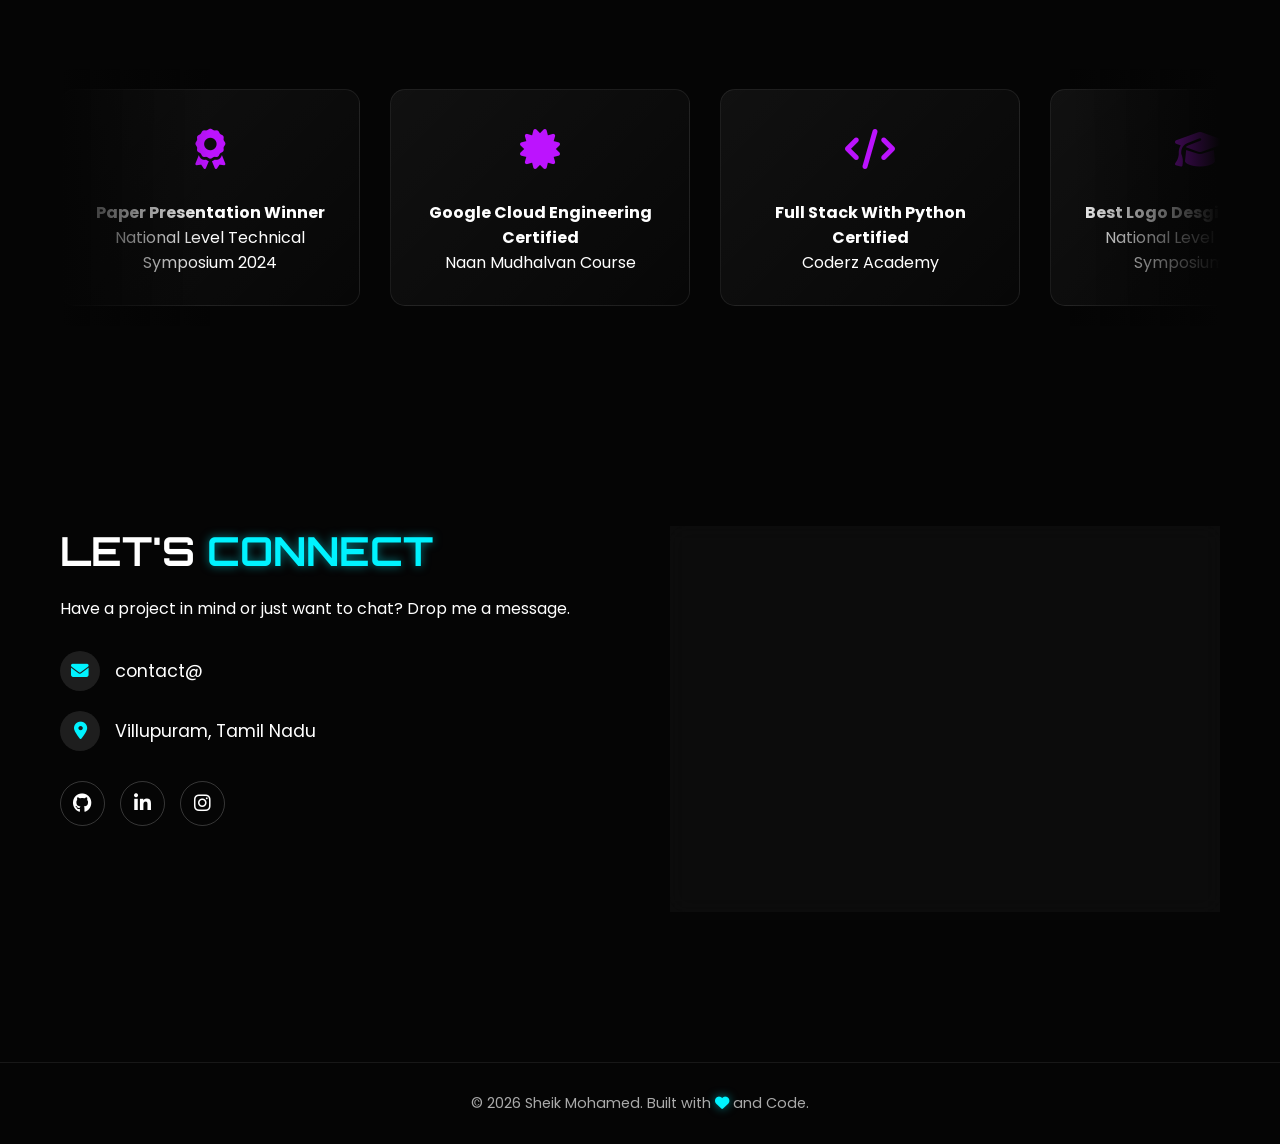
==== commit fc82bc55: "Update print statement from 'Hello' to 'Goodbye'" ====
--- a/index.html
+++ b/index.html
@@ -374,7 +374,7 @@
                     </div>
                     <div class="c-item">
                         <i class="fa-solid fa-location-dot"></i>
-                        <span>New York, NY</span>
+                        <span>Villupuram, Tamil Nadu</span>
                     </div>
                 </div>
                 <div class="social-circles">
@@ -412,3 +412,4 @@
     <script src="script.js"></script>
 </body>
 </html>
+
